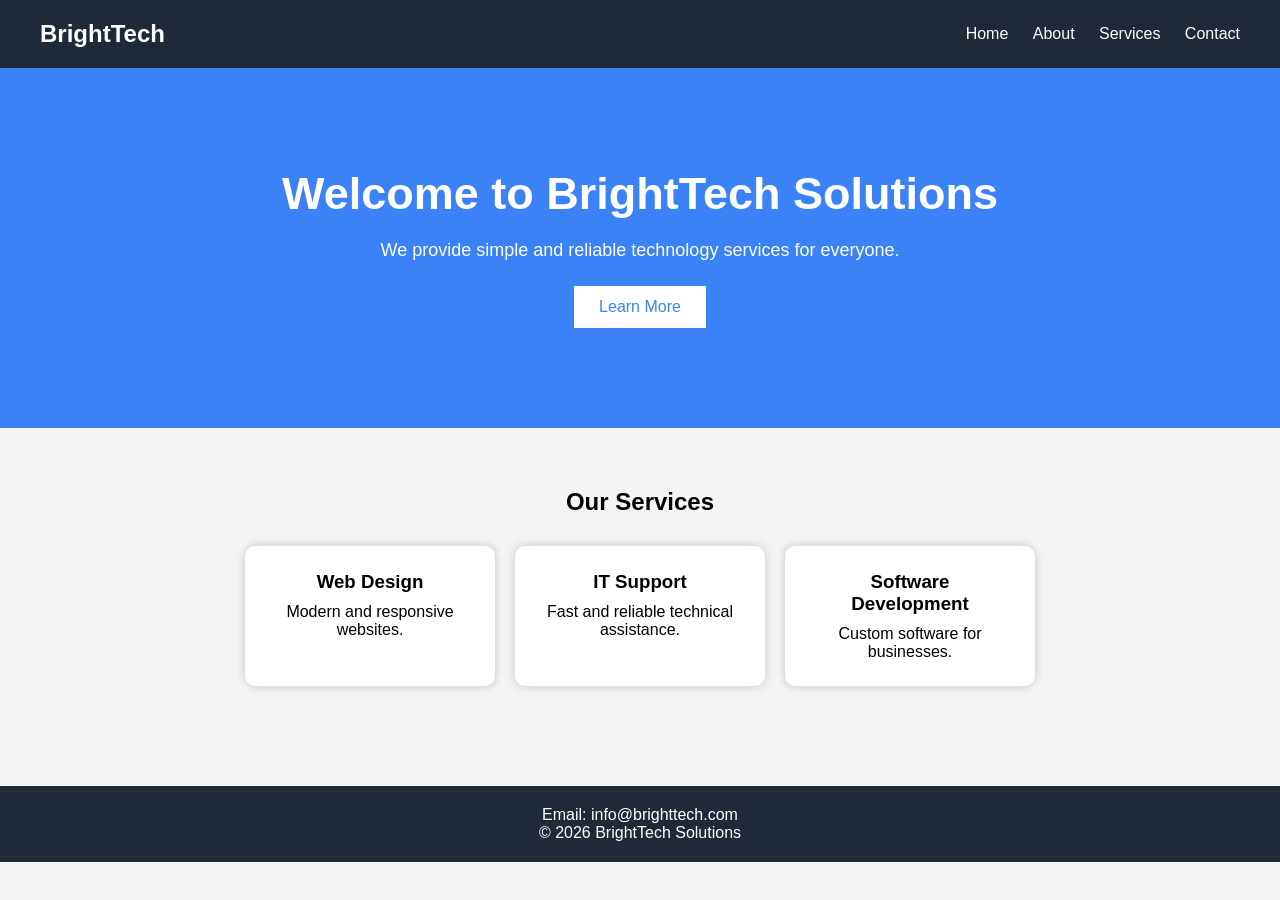
==== index.html @ 810fca66 "initial commit" ====
<!DOCTYPE html>
<html lang="en">
<head>
    <meta charset="UTF-8">
    <meta name="viewport" content="width=device-width, initial-scale=1.0">
    <title>BrightTech Solutions</title>
    <link rel="stylesheet" href="css/style.css">
</head>
<body>

<header>
    <h2>BrightTech</h2>

    <nav>
        <a href="index.html">Home</a>
        <a href="pages/about.html">About</a>
        <a href="#services">Services</a>
        <a href="#contact">Contact</a>
    </nav>
</header>

<section class="hero">
    <h1>Welcome to BrightTech Solutions</h1>
    <p>We provide simple and reliable technology services for everyone.</p>
    <button id="learnBtn">Learn More</button>
</section>

<section id="services">
    <h2>Our Services</h2>

    <div class="cards">

        <div class="card">
            <h3>Web Design</h3>
            <p>Modern and responsive websites.</p>
        </div>

        <div class="card">
            <h3>IT Support</h3>
            <p>Fast and reliable technical assistance.</p>
        </div>

        <div class="card">
            <h3>Software Development</h3>
            <p>Custom software for businesses.</p>
        </div>

    </div>
</section>

<footer id="contact">
    <p>Email: info@brighttech.com</p>
    <p>© 2026 BrightTech Solutions</p>
</footer>

<script src="js/script.js"></script>

</body>
</html>
---- css/style.css ----
*{
    margin:0;
    padding:0;
    box-sizing:border-box;
    font-family:Arial, sans-serif;
}

body{
    background:#f4f4f4;
}

header{
    background:#1f2937;
    color:white;
    display:flex;
    justify-content:space-between;
    align-items:center;
    padding:20px 40px;
}

nav a{
    color:white;
    text-decoration:none;
    margin-left:20px;
}

nav a:hover{
    color:#00bfff;
}

.hero{
    text-align:center;
    padding:100px 20px;
    background:#3b82f6;
    color:white;
}

.hero h1{
    font-size:45px;
    margin-bottom:20px;
}

.hero p{
    font-size:18px;
    margin-bottom:25px;
}

button{
    padding:12px 25px;
    border:none;
    background:white;
    color:#3b82f6;
    cursor:pointer;
    font-size:16px;
}

button:hover{
    background:#e5e5e5;
}

#services{
    padding:60px 20px;
    text-align:center;
}

.cards{
    display:flex;
    justify-content:center;
    gap:20px;
    flex-wrap:wrap;
    margin-top:30px;
}

.card{
    background:white;
    width:250px;
    padding:25px;
    border-radius:10px;
    box-shadow:0 0 10px rgba(0,0,0,0.2);
}

.card h3{
    margin-bottom:10px;
}

footer{
    background:#1f2937;
    color:white;
    text-align:center;
    padding:20px;
    margin-top:40px;
}
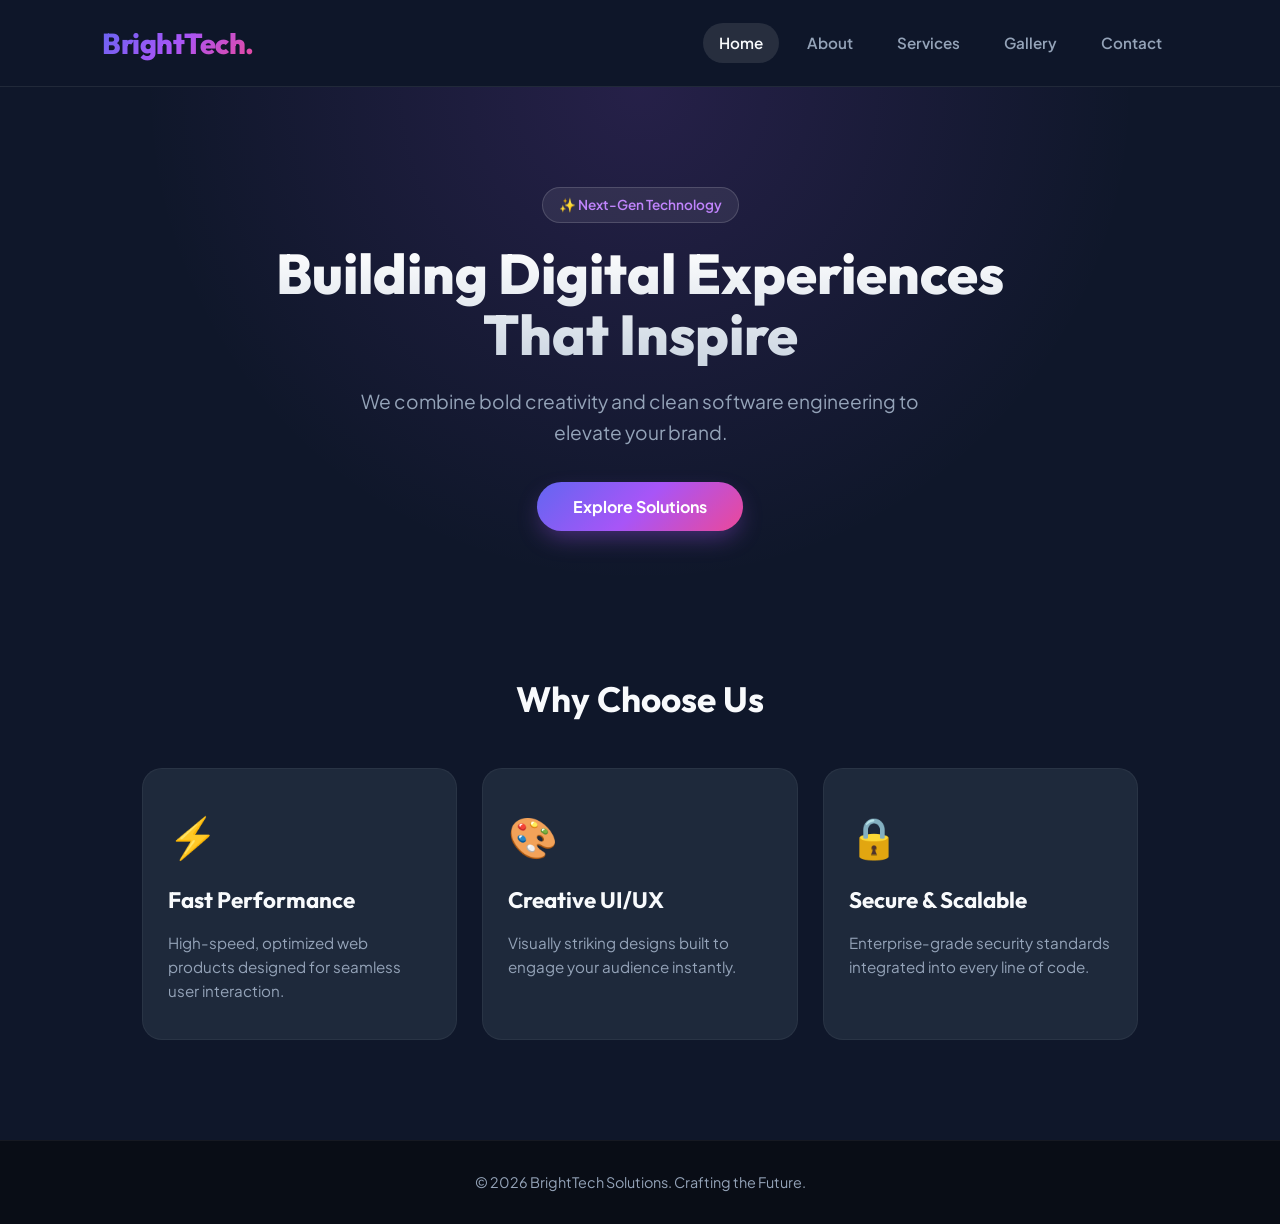
==== commit 574b5534: "Initial commit - BrightTech Solutions Website" ====
--- a/index.html
+++ b/index.html
@@ -1,59 +1,56 @@
 <!DOCTYPE html>
 <html lang="en">
 <head>
-    <meta charset="UTF-8">
-    <meta name="viewport" content="width=device-width, initial-scale=1.0">
-    <title>BrightTech Solutions</title>
-    <link rel="stylesheet" href="css/style.css">
+  <meta charset="UTF-8">
+  <meta name="viewport" content="width=device-width, initial-scale=1.0">
+  <title>BrightTech Solutions - Modern Tech Experiences</title>
+  <link rel="stylesheet" href="css/style.css">
 </head>
 <body>
 
 <header>
-    <h2>BrightTech</h2>
-
-    <nav>
-        <a href="index.html">Home</a>
-        <a href="pages/about.html">About</a>
-        <a href="#services">Services</a>
-        <a href="#contact">Contact</a>
-    </nav>
+  <div class="logo">BrightTech.</div>
+  <nav>
+    <a href="index.html" class="active">Home</a>
+    <a href="pages/about.html">About</a>
+    <a href="pages/services.html">Services</a>
+    <a href="pages/gallery.html">Gallery</a>
+    <a href="pages/contact.html">Contact</a>
+  </nav>
 </header>
 
 <section class="hero">
-    <h1>Welcome to BrightTech Solutions</h1>
-    <p>We provide simple and reliable technology services for everyone.</p>
-    <button id="learnBtn">Learn More</button>
+  <span class="hero-badge">✨ Next-Gen Technology</span>
+  <h1>Building Digital Experiences<br>That Inspire</h1>
+  <p>We combine bold creativity and clean software engineering to elevate your brand.</p>
+  <button class="cta-btn" id="learnBtn">Explore Solutions</button>
 </section>
 
-<section id="services">
-    <h2>Our Services</h2>
-
-    <div class="cards">
-
-        <div class="card">
-            <h3>Web Design</h3>
-            <p>Modern and responsive websites.</p>
-        </div>
-
-        <div class="card">
-            <h3>IT Support</h3>
-            <p>Fast and reliable technical assistance.</p>
-        </div>
-
-        <div class="card">
-            <h3>Software Development</h3>
-            <p>Custom software for businesses.</p>
-        </div>
-
+<section class="content-section">
+  <h2 class="section-title">Why Choose Us</h2>
+  <div class="cards-grid">
+    <div class="card">
+      <div class="card-icon">⚡</div>
+      <h3>Fast Performance</h3>
+      <p>High-speed, optimized web products designed for seamless user interaction.</p>
     </div>
+    <div class="card">
+      <div class="card-icon">🎨</div>
+      <h3>Creative UI/UX</h3>
+      <p>Visually striking designs built to engage your audience instantly.</p>
+    </div>
+    <div class="card">
+      <div class="card-icon">🔒</div>
+      <h3>Secure & Scalable</h3>
+      <p>Enterprise-grade security standards integrated into every line of code.</p>
+    </div>
+  </div>
 </section>
 
-<footer id="contact">
-    <p>Email: info@brighttech.com</p>
-    <p>© 2026 BrightTech Solutions</p>
+<footer>
+  <p>© 2026 BrightTech Solutions. Crafting the Future.</p>
 </footer>
 
 <script src="js/script.js"></script>
-
 </body>
 </html>
--- a/css/style.css
+++ b/css/style.css
@@ -1,92 +1,320 @@
-*{
-    margin:0;
-    padding:0;
-    box-sizing:border-box;
-    font-family:Arial, sans-serif;
-}
-
-body{
-    background:#f4f4f4;
-}
-
-header{
-    background:#1f2937;
-    color:white;
-    display:flex;
-    justify-content:space-between;
-    align-items:center;
-    padding:20px 40px;
-}
-
-nav a{
-    color:white;
-    text-decoration:none;
-    margin-left:20px;
-}
-
-nav a:hover{
-    color:#00bfff;
-}
-
-.hero{
-    text-align:center;
-    padding:100px 20px;
-    background:#3b82f6;
-    color:white;
-}
-
-.hero h1{
-    font-size:45px;
-    margin-bottom:20px;
-}
-
-.hero p{
-    font-size:18px;
-    margin-bottom:25px;
-}
-
-button{
-    padding:12px 25px;
-    border:none;
-    background:white;
-    color:#3b82f6;
-    cursor:pointer;
-    font-size:16px;
-}
-
-button:hover{
-    background:#e5e5e5;
-}
-
-#services{
-    padding:60px 20px;
-    text-align:center;
-}
-
-.cards{
-    display:flex;
-    justify-content:center;
-    gap:20px;
-    flex-wrap:wrap;
-    margin-top:30px;
-}
-
-.card{
-    background:white;
-    width:250px;
-    padding:25px;
-    border-radius:10px;
-    box-shadow:0 0 10px rgba(0,0,0,0.2);
-}
-
-.card h3{
-    margin-bottom:10px;
-}
-
-footer{
-    background:#1f2937;
-    color:white;
-    text-align:center;
-    padding:20px;
-    margin-top:40px;
+@import url('https://fonts.googleapis.com/css2?family=Outfit:wght@400;600;700;800&family=Plus+Jakarta+Sans:wght@400;500;600;700&display=swap');
+
+:root {
+  --primary-gradient: linear-gradient(135deg, #6366f1 0%, #a855f7 50%, #ec4899 100%);
+  --accent-color: #f43f5e;
+  --bg-dark: #0f172a;
+  --bg-card: #1e293b;
+  --bg-card-hover: #334155;
+  --text-main: #f8fafc;
+  --text-muted: #94a3b8;
+  --radius-lg: 20px;
+  --radius-md: 12px;
+  --transition: all 0.3s cubic-bezier(0.4, 0, 0.2, 1);
+}
+
+* {
+  margin: 0;
+  padding: 0;
+  box-sizing: border-box;
+  font-family: 'Plus Jakarta Sans', sans-serif;
+}
+
+body {
+  background-color: var(--bg-dark);
+  color: var(--text-main);
+  line-height: 1.6;
+  min-height: 100vh;
+  display: flex;
+  flex-direction: column;
+}
+
+/* --- HEADER & NAVIGATION --- */
+header {
+  background: rgba(15, 23, 42, 0.85);
+  backdrop-filter: blur(12px);
+  position: sticky;
+  top: 0;
+  z-index: 100;
+  display: flex;
+  justify-content: space-between;
+  align-items: center;
+  padding: 20px 8%;
+  border-bottom: 1px solid rgba(255, 255, 255, 0.08);
+}
+
+.logo {
+  font-family: 'Outfit', sans-serif;
+  font-size: 1.8rem;
+  font-weight: 800;
+  background: var(--primary-gradient);
+  -webkit-background-clip: text;
+  -webkit-text-fill-color: transparent;
+  letter-spacing: -0.5px;
+}
+
+nav {
+  display: flex;
+  gap: 12px;
+}
+
+nav a {
+  color: var(--text-muted);
+  text-decoration: none;
+  font-weight: 600;
+  font-size: 0.95rem;
+  padding: 8px 16px;
+  border-radius: 20px;
+  transition: var(--transition);
+}
+
+nav a:hover, nav a.active {
+  color: var(--text-main);
+  background: rgba(255, 255, 255, 0.1);
+}
+
+/* --- HERO SECTION --- */
+.hero {
+  text-align: center;
+  padding: 100px 20px 80px;
+  background: radial-gradient(circle at top, rgba(168, 85, 247, 0.15), transparent 60%);
+}
+
+.hero-badge {
+  display: inline-block;
+  padding: 6px 16px;
+  background: rgba(255, 255, 255, 0.08);
+  border: 1px solid rgba(255, 255, 255, 0.15);
+  border-radius: 30px;
+  font-size: 0.85rem;
+  font-weight: 600;
+  color: #c084fc;
+  margin-bottom: 20px;
+}
+
+.hero h1 {
+  font-family: 'Outfit', sans-serif;
+  font-size: 3.5rem;
+  font-weight: 800;
+  line-height: 1.1;
+  margin-bottom: 20px;
+  background: linear-gradient(180deg, #ffffff 0%, #cbd5e1 100%);
+  -webkit-background-clip: text;
+  -webkit-text-fill-color: transparent;
+}
+
+.hero p {
+  font-size: 1.2rem;
+  color: var(--text-muted);
+  max-width: 600px;
+  margin: 0 auto 35px;
+}
+
+/* --- BUTTONS --- */
+.cta-btn {
+  padding: 14px 36px;
+  border: none;
+  border-radius: 30px;
+  background: var(--primary-gradient);
+  color: white;
+  font-weight: 700;
+  font-size: 1rem;
+  cursor: pointer;
+  transition: var(--transition);
+  box-shadow: 0 10px 25px -5px rgba(168, 85, 247, 0.4);
+}
+
+.cta-btn:hover {
+  transform: translateY(-3px) scale(1.02);
+  box-shadow: 0 15px 30px -5px rgba(168, 85, 247, 0.6);
+}
+
+/* --- CONTENT SECTIONS --- */
+.content-section {
+  padding: 60px 8% 100px;
+  max-width: 1200px;
+  margin: 0 auto;
+  width: 100%;
+}
+
+.section-title {
+  font-family: 'Outfit', sans-serif;
+  font-size: 2.2rem;
+  font-weight: 700;
+  text-align: center;
+  margin-bottom: 40px;
+}
+
+/* --- CARDS & GRID LAYOUTS --- */
+.cards-grid {
+  display: grid;
+  grid-template-columns: repeat(auto-fit, minmax(280px, 1fr));
+  gap: 25px;
+}
+
+.card {
+  background: var(--bg-card);
+  padding: 35px 25px;
+  border-radius: var(--radius-lg);
+  border: 1px solid rgba(255, 255, 255, 0.05);
+  transition: var(--transition);
+  position: relative;
+  overflow: hidden;
+}
+
+.card::before {
+  content: '';
+  position: absolute;
+  top: 0;
+  left: 0;
+  width: 100%;
+  height: 4px;
+  background: var(--primary-gradient);
+  opacity: 0;
+  transition: var(--transition);
+}
+
+.card:hover {
+  transform: translateY(-8px);
+  background: var(--bg-card-hover);
+  border-color: rgba(255, 255, 255, 0.15);
+  box-shadow: 0 20px 40px rgba(0, 0, 0, 0.3);
+}
+
+.card:hover::before {
+  opacity: 1;
+}
+
+.card-icon {
+  font-size: 2.5rem;
+  margin-bottom: 15px;
+  display: inline-block;
+}
+
+.card h3 {
+  font-family: 'Outfit', sans-serif;
+  font-size: 1.4rem;
+  margin-bottom: 12px;
+}
+
+.card p {
+  color: var(--text-muted);
+  font-size: 0.95rem;
+}
+
+/* --- GALLERY CREATIVE GRID --- */
+.gallery-grid {
+  display: grid;
+  grid-template-columns: repeat(auto-fit, minmax(300px, 1fr));
+  gap: 25px;
+}
+
+.gallery-card {
+  background: var(--bg-card);
+  border-radius: var(--radius-lg);
+  overflow: hidden;
+  border: 1px solid rgba(255, 255, 255, 0.08);
+  transition: var(--transition);
+}
+
+.gallery-card:hover {
+  transform: translateY(-5px);
+  box-shadow: 0 15px 35px rgba(0,0,0,0.4);
+}
+
+.image-box {
+  height: 200px;
+  background: linear-gradient(135deg, #1e1b4b, #312e81);
+  display: flex;
+  align-items: center;
+  justify-content: center;
+  font-size: 3rem;
+  position: relative;
+}
+
+.gallery-info {
+  padding: 20px;
+}
+
+.gallery-info h3 {
+  font-family: 'Outfit', sans-serif;
+  font-size: 1.2rem;
+  margin-bottom: 5px;
+}
+
+/* --- CONTACT FORM --- */
+.contact-container {
+  background: var(--bg-card);
+  padding: 40px;
+  border-radius: var(--radius-lg);
+  border: 1px solid rgba(255, 255, 255, 0.08);
+  max-width: 600px;
+  margin: 0 auto;
+  box-shadow: 0 20px 50px rgba(0, 0, 0, 0.3);
+}
+
+.contact-form {
+  display: flex;
+  flex-direction: column;
+  gap: 20px;
+}
+
+.input-group {
+  display: flex;
+  flex-direction: column;
+  gap: 8px;
+  text-align: left;
+}
+
+.input-group label {
+  font-size: 0.9rem;
+  font-weight: 600;
+  color: var(--text-muted);
+}
+
+.contact-form input, 
+.contact-form textarea {
+  background: rgba(15, 23, 42, 0.6);
+  border: 1px solid rgba(255, 255, 255, 0.1);
+  padding: 14px 18px;
+  border-radius: var(--radius-md);
+  color: white;
+  font-size: 0.95rem;
+  outline: none;
+  transition: var(--transition);
+}
+
+.contact-form input:focus, 
+.contact-form textarea:focus {
+  border-color: #a855f7;
+  box-shadow: 0 0 0 3px rgba(168, 85, 247, 0.2);
+}
+
+/* --- FOOTER --- */
+footer {
+  margin-top: auto;
+  background: #090d16;
+  text-align: center;
+  padding: 30px 20px;
+  border-top: 1px solid rgba(255, 255, 255, 0.05);
+  color: var(--text-muted);
+  font-size: 0.9rem;
+}
+
+/* --- RESPONSIVE MOBILE MENU --- */
+@media (max-width: 768px) {
+  header {
+    flex-direction: column;
+    gap: 15px;
+    padding: 15px;
+  }
+  
+  .hero h1 {
+    font-size: 2.5rem;
+  }
+  
+  nav {
+    flex-wrap: wrap;
+    justify-content: center;
+  }
 }
